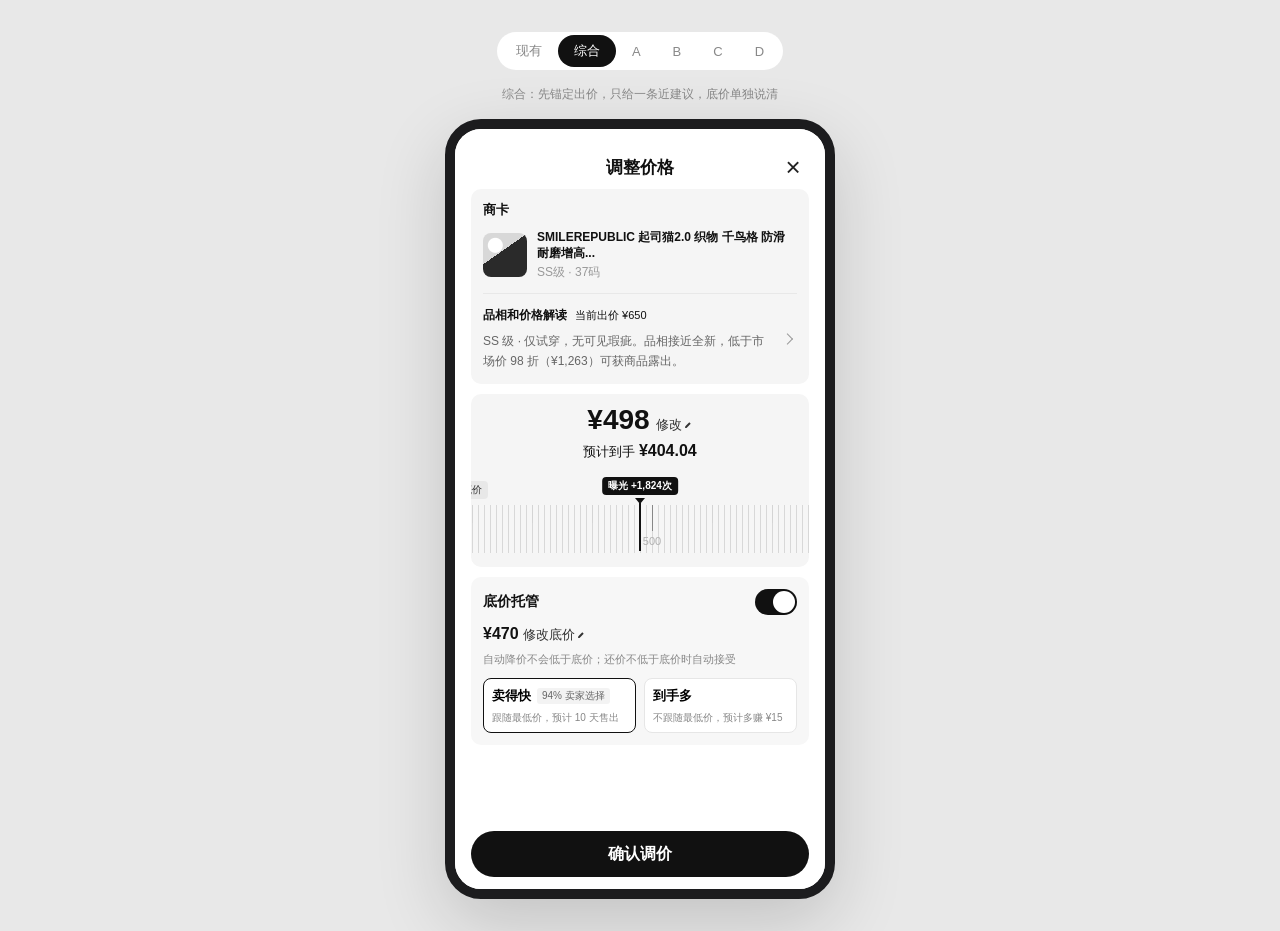
==== index.html @ 3e3ddad3 "Add price adjustment demo as a standalone page. Co-authored-by: Cursor <cursoragent@cursor.com>" ====
<!DOCTYPE html>
<html lang="zh-CN">
<head>
  <meta charset="UTF-8" />
  <meta name="viewport" content="width=device-width, initial-scale=1, maximum-scale=1" />
  <title>调整价格</title>
  <meta http-equiv="Cache-Control" content="no-store" />
  <link rel="stylesheet" href="styles.css?v=20260908k" />
</head>
<body>
  <div class="page">
    <main class="stage">
      <div class="mode-bar" role="tablist">
        <button class="mode-btn" data-mode="current" type="button">现有</button>
        <button class="mode-btn is-on" data-mode="all" type="button">综合</button>
        <button class="mode-btn" data-mode="a" type="button">A</button>
        <button class="mode-btn" data-mode="b" type="button">B</button>
        <button class="mode-btn" data-mode="c" type="button">C</button>
        <button class="mode-btn" data-mode="d" type="button">D</button>
      </div>
      <p class="mode-cap" id="mode-cap">综合：先锚定出价，只给一条近建议，底价单独说清</p>

      <div class="phone">
        <!-- 现有 -->
        <section class="sheet" id="screen-current" hidden>
          <header class="nav">
            <h1>调整价格</h1>
            <button class="nav-x" type="button" aria-label="关闭">×</button>
          </header>
          <div class="goods">
            <div class="goods-pic" aria-hidden="true"></div>
            <div>
              <p class="goods-name">SMILEREPUBLIC 起司猫2.0 织物 千鸟格 防滑耐磨增高...</p>
              <p class="goods-spec">37码 SS级</p>
            </div>
          </div>
          <div class="refs">
            <div class="ref"><strong>¥778</strong><span>全新市场价</span></div>
            <div class="ref"><strong>¥650</strong><span>在售最低价</span></div>
            <div class="ref"><strong>¥496</strong><span>近90天成交均价</span></div>
          </div>
          <p class="sec">我的出价</p>
          <div class="chip-row chip-static">
            <div>建议出价 <b>¥498</b>，可在首页【卖家直降】频道露出</div>
            <span class="chip-use">立即使用</span>
          </div>
          <div class="hero"><div class="hero-row"><span class="hero-yen">¥570</span><span class="hero-edit">修改</span></div></div>
          <div class="ruler-static">
            <div class="ruler-static-track"><i class="needle"></i></div>
            <div class="ruler-static-labels"><span>500</span><span>550</span><span>600</span><span>650</span></div>
          </div>
          <p class="payout">预计到手 <b>¥462.45</b> <span class="link">明细</span></p>
          <div class="trust trust-on">
            <div class="trust-top"><p>底价托管</p><div class="switch is-on"></div></div>
            <p class="floor-line"><b>¥513</b> 修改底价</p>
            <p class="trust-desc">自动处理还价&amp;跟随行情调价，出售速度提升50%</p>
            <div class="plans">
              <div class="plan is-on"><h3>卖得快</h3><span class="plan-tag">94% 卖家选择</span><small>自动跟最低价，预计 10 天售出</small></div>
              <div class="plan"><h3>到手多</h3><small>合理涨跌，预计多卖 ¥15</small></div>
            </div>
          </div>
          <div class="sheet-foot"><button class="cta" type="button">确认调价</button></div>
        </section>

        <!-- 综合 -->
        <section class="sheet" id="screen-all">
          <header class="nav">
            <h1>调整价格</h1>
            <button class="nav-x" type="button" aria-label="关闭">×</button>
          </header>
          <div class="mod">
            <p class="mod-title">商卡</p>
            <div class="goods">
              <div class="goods-pic" aria-hidden="true"></div>
              <div class="goods-main">
                <p class="goods-name">SMILEREPUBLIC 起司猫2.0 织物 千鸟格 防滑耐磨增高...</p>
                <p class="goods-spec">SS级 · 37码</p>
              </div>
            </div>
            <div class="mod-line">
              <div class="mod-line-body">
                <div class="mod-line-hd">
                  <strong>品相和价格解读</strong>
                  <span class="mod-title-sub">当前出价 ¥650</span>
                </div>
                <p>SS 级 · 仅试穿，无可见瑕疵。品相接近全新，低于市场价 98 折（¥1,263）可获商品露出。</p>
              </div>
              <button class="more-ico" type="button" data-open="ref" aria-label="更多"></button>
            </div>
          </div>

          <div class="mod">
            <div class="hero">
              <div class="hero-row">
                <span class="hero-yen">¥<span data-price>498</span></span>
                <button class="hero-edit" type="button">修改</button>
              </div>
              <p class="hero-take">预计到手 <b data-payout>¥404.04</b></p>
            </div>
            <div class="roller" id="roller-all" tabindex="0">
              <div class="needle"><span class="needle-tag" id="expo-tag">曝光 +1,824次</span></div>
              <div class="roller-strip"></div>
            </div>
          </div>

          <div class="mod trust" id="trust-all">
            <div class="trust-top">
              <p>底价托管</p>
              <button class="switch is-on" id="trust-all-switch" type="button" aria-pressed="true"></button>
            </div>
            <p class="trust-desc" id="trust-all-off" hidden>开启后自动降价并接受还价，都不会低于底价</p>
            <div id="trust-all-body">
              <p class="floor-line">
                <b>¥<span id="floor-all-num">470</span></b>
                <button class="text-btn" id="edit-floor-all" type="button">修改底价</button>
              </p>
              <p class="trust-desc">自动降价不会低于底价；还价不低于底价时自动接受</p>
              <div class="plans">
                <button class="plan is-on" data-plan="fast" type="button">
                  <h3>卖得快</h3>
                  <span class="plan-tag">94% 卖家选择</span>
                  <small>跟随最低价，预计 10 天售出</small>
                </button>
                <button class="plan" data-plan="more" type="button">
                  <h3>到手多</h3>
                  <small>不跟随最低价，预计多赚 ¥15</small>
                </button>
              </div>
              <p class="flash" id="flash-all" hidden>已到卖家直降价，可进入直降频道</p>
            </div>
          </div>
          <div class="sheet-foot"><button class="cta" type="button">确认调价</button></div>
        </section>

        <div class="layer" id="cond-layer" hidden>
          <button class="layer-mask" id="cond-mask" type="button" aria-label="关闭"></button>
          <div class="layer-sheet">
            <i class="layer-handle"></i>
            <p class="layer-title">品相解读</p>
            <div class="ref-list">
              <div class="ref-list-item"><span>成色</span><strong>SS 级</strong></div>
              <div class="ref-list-item"><span>鉴定</span><strong>鞋面有使用痕迹</strong></div>
              <div class="ref-list-item"><span>出价建议</span><strong>不宜按全新价</strong></div>
            </div>
          </div>
        </div>

        <div class="layer" id="ref-layer" hidden>
          <button class="layer-mask" id="ref-mask" type="button" aria-label="关闭"></button>
          <div class="layer-sheet is-ref">
            <div class="ref-head">
              <p class="layer-title">价格参考</p>
              <button class="ref-close" id="ref-close" type="button" aria-label="关闭">×</button>
            </div>
            <div class="ref-filters">
              <div class="ref-chips">
                <button type="button">全部规格</button>
                <button type="button" class="is-on">37码 SS级</button>
              </div>
              <div class="ref-chips">
                <button type="button">全部成色</button>
                <button type="button" class="is-on">SS级</button>
                <button type="button">已使用</button>
              </div>
            </div>
            <p class="ref-sec">价格行情</p>
            <div class="ref-stats">
              <div><strong>¥778</strong><span>全新市场价</span></div>
              <div><strong>¥650</strong><span>在售最低价</span></div>
              <div><strong>¥496</strong><span>近90天成交均价</span></div>
            </div>
            <div class="ref-tabs">
              <button type="button" class="is-on">在售商品 (6)</button>
              <button type="button">成交记录 (128)</button>
            </div>
            <div class="ref-sells">
              <div class="ref-sell"><span>未使用 · 37码</span><b>¥650</b><i>同成色最低</i><em>48人浏览</em></div>
              <div class="ref-sell"><span>SS级 · 37码</span><b>¥680</b><em>36人浏览</em></div>
              <div class="ref-sell"><span>SS级 · 37码</span><b>¥698</b><em>22人浏览</em></div>
              <div class="ref-sell"><span>已使用 · 37码</span><b>¥620</b><em>15人浏览</em></div>
            </div>
          </div>
        </div>

        <div class="layer" id="fee-layer" hidden>
          <button class="layer-mask" id="fee-mask" type="button" aria-label="关闭"></button>
          <div class="layer-sheet">
            <i class="layer-handle"></i>
            <div class="layer-price">
              <span>调价至</span>
              <input id="layer-input" type="number" inputmode="numeric" />
              <div class="step">
                <button id="step-up" type="button" aria-label="加"></button>
                <button id="step-down" type="button" aria-label="减"></button>
              </div>
            </div>
            <div class="layer-fees">
              <div class="take-item"><span>服务费</span><span id="layer-fee">-¥122.64</span></div>
              <div id="layer-items"></div>
              <div class="take-item take-net"><span>预计到手</span><b id="layer-pay">¥527.36</b></div>
            </div>
            <button class="cta" id="layer-ok" type="button">确认</button>
          </div>
        </div>

        <!-- A：锚定我的出价，差值表达 -->
        <section class="sheet" id="screen-a" hidden>
          <header class="nav">
            <h1>调整价格</h1>
            <button class="nav-x" type="button" aria-label="关闭">×</button>
          </header>
          <div class="goods">
            <div class="goods-pic" aria-hidden="true"></div>
            <div>
              <p class="goods-name">SMILEREPUBLIC 起司猫2.0 织物 千鸟格 防滑耐磨增高...</p>
              <p class="goods-spec">37码 SS级</p>
            </div>
          </div>
          <div class="refs">
            <div class="ref"><strong>¥778</strong><span>全新市场价</span></div>
            <div class="ref"><strong>¥650</strong><span>在售最低价</span></div>
            <div class="ref"><strong>¥496</strong><span>近90天成交均价</span></div>
          </div>
          <p class="sec">我的出价</p>
          <div class="hero">
            <div class="hero-row">
              <span class="hero-yen">¥<span data-price>650</span></span>
              <button class="hero-edit" type="button">修改</button>
            </div>
          </div>
          <div class="roller" id="roller-a" tabindex="0">
            <div class="needle"></div>
            <div class="roller-strip"></div>
          </div>
          <p class="payout">预计到手 <b data-payout>¥527.36</b></p>
          <div class="delta-list" id="delta-a"></div>
          <div class="sheet-foot"><button class="cta" type="button">确认调价</button></div>
        </section>

        <!-- B：分层收纳 -->
        <section class="sheet" id="screen-b" hidden>
          <header class="nav">
            <h1>调整价格</h1>
            <button class="nav-x" type="button" aria-label="关闭">×</button>
          </header>
          <div class="goods">
            <div class="goods-pic" aria-hidden="true"></div>
            <div>
              <p class="goods-name">SMILEREPUBLIC 起司猫2.0 织物 千鸟格 防滑耐磨增高...</p>
              <p class="goods-spec">37码 SS级</p>
            </div>
          </div>
          <p class="sec">我的出价</p>
          <div class="hero">
            <div class="hero-row">
              <span class="hero-yen">¥<span data-price>650</span></span>
              <button class="hero-edit" type="button">修改</button>
            </div>
          </div>
          <div class="roller" id="roller-b" tabindex="0">
            <div class="needle"></div>
            <div class="roller-strip"></div>
          </div>
          <p class="payout">预计到手 <b data-payout>¥527.36</b></p>
          <p class="vs" id="vs-b">与在售最低价持平</p>

          <button class="fold-btn" id="fold-ref" type="button">展开价格参考</button>
          <div class="fold" id="fold-ref-body" hidden>
            <div class="refs">
              <div class="ref"><strong>¥778</strong><span>全新市场价</span></div>
              <div class="ref"><strong>¥496</strong><span>近90天成交均价</span></div>
            </div>
            <div class="fold-note">
              建议出价 ¥498：可进入卖家直降频道。<br>
              加速建议 ¥570：按当前价九折与在售最低价综合计算。
            </div>
          </div>

          <button class="fold-btn" id="fold-floor" type="button">底价托管</button>
          <div class="fold" id="fold-floor-body" hidden>
            <p class="floor-line"><b>¥513</b>　预计到手 ¥416.20</p>
            <p class="trust-desc">底价是出价可下调的下限。平台只在底价以上自动降价，并接受不低于底价的还价。</p>
          </div>
          <div class="sheet-foot"><button class="cta" type="button">确认调价</button></div>
        </section>

        <!-- C：统一建议 -->
        <section class="sheet" id="screen-c" hidden>
          <header class="nav">
            <h1>调整价格</h1>
            <button class="nav-x" type="button" aria-label="关闭">×</button>
          </header>
          <div class="goods">
            <div class="goods-pic" aria-hidden="true"></div>
            <div>
              <p class="goods-name">SMILEREPUBLIC 起司猫2.0 织物 千鸟格 防滑耐磨增高...</p>
              <p class="goods-spec">37码 SS级</p>
            </div>
          </div>
          <div class="refs">
            <div class="ref"><strong>¥778</strong><span>全新市场价</span></div>
            <div class="ref"><strong>¥650</strong><span>在售最低价</span></div>
            <div class="ref"><strong>¥496</strong><span>近90天成交均价</span></div>
          </div>
          <p class="sec">我的出价</p>
          <div class="chip-row" id="main-c">
            <div>降至 <b>¥498</b> 可进卖家直降频道</div>
            <button class="chip-use" id="use-c" type="button">立即使用</button>
          </div>
          <button class="more-btn" id="more-c" type="button">查看其他建议</button>
          <div class="fold" id="more-c-body" hidden>
            <div class="chip-row">
              <div>降至 <b>¥570</b> 加速售出</div>
              <button class="chip-use" id="use-c-alt" type="button">使用</button>
            </div>
          </div>
          <div class="hero">
            <div class="hero-row">
              <span class="hero-yen">¥<span data-price>650</span></span>
              <button class="hero-edit" type="button">修改</button>
            </div>
          </div>
          <div class="roller" id="roller-c" tabindex="0">
            <div class="needle"></div>
            <div class="roller-strip"></div>
          </div>
          <p class="payout">预计到手 <b data-payout>¥527.36</b></p>
          <div class="sheet-foot"><button class="cta" type="button">确认调价</button></div>
        </section>

        <!-- D：底价说人话 -->
        <section class="sheet" id="screen-d" hidden>
          <header class="nav">
            <h1>调整价格</h1>
            <button class="nav-x" type="button" aria-label="关闭">×</button>
          </header>
          <div class="goods">
            <div class="goods-pic" aria-hidden="true"></div>
            <div>
              <p class="goods-name">SMILEREPUBLIC 起司猫2.0 织物 千鸟格 防滑耐磨增高...</p>
              <p class="goods-spec">37码 SS级</p>
            </div>
          </div>
          <div class="pair">
            <div>
              <span>我的出价</span>
              <strong>¥650</strong>
            </div>
            <div>
              <span>预计到手</span>
              <strong>¥527.36</strong>
            </div>
          </div>

          <div class="trust trust-on">
            <div class="trust-top">
              <p>底价托管</p>
              <div class="switch is-on"></div>
            </div>
            <p class="floor-line">
              底价 <b>¥513</b>
              <span class="floor-sub">预计到手 ¥416.20</span>
              <button class="text-btn" type="button">修改底价</button>
            </p>

            <p class="block-title">平台会做什么</p>
            <ul class="plain">
              <li>在底价之上自动降价：卖得快跟随最低价，到手多按行情合理涨跌</li>
              <li>买家还价高于底价时自动接受</li>
            </ul>

            <p class="block-title">预计效果</p>
            <div class="plans">
              <button class="plan is-on" data-plan="fast" type="button">
                <h3>卖得快</h3>
                <span class="plan-tag">94% 卖家选择</span>
                <small>跟随最低价，预计 10 天售出</small>
              </button>
              <button class="plan" data-plan="more" type="button">
                <h3>到手多</h3>
                <small>不跟随最低价，预计多赚 ¥15</small>
              </button>
            </div>
          </div>
          <div class="sheet-foot"><button class="cta" type="button">确认调价</button></div>
        </section>
      </div>
    </main>
  </div>
  <script src="app.js?v=20260908k"></script>
</body>
</html>
---- styles.css ----
:root {
  --ink: #111;
  --muted: #999;
  --sub: #666;
  --line: #eee;
  --fill: #f5f5f5;
  --tick: #d4d4d4;
  --tick-strong: #888;
  --num: "Helvetica Neue", Helvetica, Arial, -apple-system, BlinkMacSystemFont, "PingFang SC", sans-serif;
}

.ref strong,
.hero-yen,
.hero-take b,
.payout b,
.chip-row b,
.suggest-row b,
.goods-bid strong,
.bid-field strong,
.ref-stats strong,
.ref-list-item strong,
.layer-price input,
.layer-sheet .take-item span:last-child,
.layer-sheet .take-net b,
.floor-line b,
.fee b,
.take-net b,
.pair strong {
  font-family: var(--num);
  font-variant-numeric: tabular-nums;
  font-feature-settings: "tnum" 1;
  font-weight: 600;
  letter-spacing: 0;
}

* { box-sizing: border-box; }
html, body { margin: 0; min-height: 100%; }
body {
  font-family: -apple-system, BlinkMacSystemFont, "PingFang SC", "Helvetica Neue", sans-serif;
  background: #e8e8e8;
  color: var(--ink);
}

.page {
  min-height: 100vh;
  display: flex;
  align-items: center;
  justify-content: center;
  padding: 32px 16px;
}

.stage {
  display: flex;
  flex-direction: column;
  align-items: center;
  gap: 16px;
}

.mode-bar {
  display: flex;
  background: #fff;
  padding: 3px;
  border-radius: 999px;
}
.mode-btn {
  border: 0;
  background: transparent;
  padding: 7px 16px;
  border-radius: 999px;
  font-size: 13px;
  color: #888;
  cursor: pointer;
}
.mode-btn.is-on {
  background: #111;
  color: #fff;
}

.phone {
  width: 390px;
  height: 780px;
  background: #fff;
  border-radius: 36px;
  border: 10px solid #1c1c1e;
  box-shadow: 0 24px 70px rgba(0, 0, 0, 0.16);
  overflow: hidden;
  position: relative;
}

.sheet {
  height: 100%;
  background: #fff;
  display: flex;
  flex-direction: column;
  padding: 22px 16px 12px;
  overflow: auto;
}
.sheet[hidden] { display: none; }

.nav {
  display: flex;
  align-items: center;
  justify-content: center;
  position: relative;
  height: 32px;
  margin-bottom: 6px;
  flex: none;
}
.nav h1 {
  margin: 0;
  font-size: 17px;
  font-weight: 600;
}
.nav-x {
  position: absolute;
  right: 0;
  top: 50%;
  transform: translateY(-50%);
  border: 0;
  background: none;
  font-size: 26px;
  line-height: 1;
  color: #222;
  width: 32px;
  height: 32px;
}

.mod {
  background: var(--fill);
  border-radius: 10px;
  padding: 12px;
  margin-bottom: 10px;
}
.mod-title {
  margin: 0 0 10px;
  font-size: 13px;
  font-weight: 600;
}
.mod-title-sub {
  font-size: 11px;
  font-weight: 400;
  color: #111;
}
.mod-line {
  display: flex;
  align-items: center;
  gap: 8px;
  margin: 12px 0 0;
  padding-top: 12px;
  border-top: 1px solid #e8e8e8;
  font-size: 12px;
  color: #666;
  line-height: 1.65;
}
.mod-line-body { min-width: 0; flex: 1; }
.mod-line-hd {
  display: flex;
  align-items: baseline;
  gap: 8px;
  margin-bottom: 6px;
}
.mod-line-body strong,
.mod-line strong {
  color: #111;
  font-weight: 600;
}
.mod-line p { margin: 0; }
.more-ico {
  flex: none;
  width: 16px;
  height: 16px;
  border: 0;
  padding: 0;
  background: none;
  cursor: pointer;
  position: relative;
}
.more-ico::before {
  content: "";
  position: absolute;
  top: 50%;
  left: 50%;
  width: 7px;
  height: 7px;
  border-right: 1.5px solid #999;
  border-top: 1.5px solid #999;
  transform: translate(-70%, -50%) rotate(45deg);
}
.layer-title {
  margin: 8px 0 12px;
  font-size: 15px;
  font-weight: 600;
  text-align: center;
}
.layer-sheet.is-ref {
  max-height: 88%;
  overflow: auto;
  padding: 8px 16px 16px;
}
.ref-head {
  position: relative;
}
.ref-head .layer-title { margin: 4px 0 12px; }
.ref-close {
  position: absolute;
  right: 0;
  top: 0;
  border: 0;
  background: none;
  font-size: 22px;
  line-height: 1;
  color: #222;
  width: 28px;
  height: 28px;
  cursor: pointer;
}
.ref-chips {
  display: flex;
  gap: 8px;
  margin-bottom: 8px;
  overflow-x: auto;
}
.ref-chips button {
  flex: none;
  border: 1px solid #e6e6e6;
  background: #fff;
  color: #333;
  font-size: 12px;
  padding: 6px 10px;
  border-radius: 6px;
  cursor: pointer;
}
.ref-chips button.is-on {
  border-color: #111;
  color: #111;
  font-weight: 600;
}
.ref-sec {
  margin: 10px 0 8px;
  font-size: 13px;
  font-weight: 600;
}
.ref-stats {
  display: grid;
  grid-template-columns: 1fr 1fr 1fr;
  gap: 8px;
  text-align: center;
  padding: 4px 0 12px;
}
.ref-stats strong {
  display: block;
  font-size: 18px;
}
.ref-stats span {
  display: block;
  margin-top: 4px;
  font-size: 11px;
  color: #999;
}
.ref-tabs {
  display: flex;
  gap: 20px;
  border-bottom: 1px solid #eee;
}
.ref-tabs button {
  border: 0;
  background: none;
  padding: 8px 0;
  font-size: 13px;
  color: #999;
  cursor: pointer;
}
.ref-tabs button.is-on {
  color: #111;
  font-weight: 600;
  box-shadow: inset 0 -2px 0 #111;
}
.ref-sell {
  display: grid;
  grid-template-columns: 1fr auto;
  grid-template-rows: auto auto;
  padding: 10px 0;
  border-bottom: 1px solid #f0f0f0;
  font-size: 12px;
  color: #666;
}
.ref-sell span { grid-column: 1; }
.ref-sell b {
  grid-column: 2;
  grid-row: 1;
  font-size: 14px;
  color: #111;
  text-align: right;
}
.ref-sell i {
  grid-column: 2;
  font-style: normal;
  font-size: 10px;
  color: #999;
  text-align: right;
}
.ref-sell em {
  grid-column: 1;
  font-style: normal;
  font-size: 11px;
  color: #bbb;
}
.ref-list-item {
  display: flex;
  align-items: baseline;
  justify-content: space-between;
  padding: 12px 0;
  border-bottom: 1px solid #eee;
  font-size: 13px;
  color: #666;
}
.ref-list-item:last-child { border-bottom: 0; }
.ref-list-item strong {
  font-size: 16px;
  color: #111;
}
.mod .goods {
  padding: 0;
  border: 0;
}
.mod .hero { padding: 0; }
.mod .roller { margin: 8px -12px 0; }
.mod.trust { margin-top: 0; }

.goods {
  display: flex;
  gap: 10px;
  align-items: center;
  padding: 4px 0 12px;
}
.goods-pic {
  width: 44px;
  height: 44px;
  border-radius: 8px;
  background:
    radial-gradient(circle at 28% 28%, #fff 0 7px, transparent 8px),
    linear-gradient(145deg, #d8d8d8 0 42%, #2a2a2a 42%);
  flex: none;
}
.goods-name {
  margin: 0;
  font-size: 12px;
  font-weight: 600;
  line-height: 1.35;
}
.goods-main {
  flex: 1;
  min-width: 0;
}
.goods-spec {
  margin: 3px 0 0;
  font-size: 12px;
  color: var(--muted);
}
.goods-bid {
  flex: none;
  text-align: right;
}
.goods-bid span {
  display: block;
  font-size: 11px;
  color: #999;
}
.goods-bid strong {
  display: block;
  margin-top: 2px;
  font-size: 16px;
  color: #111;
}

.sec {
  margin: 14px 0 8px;
  font-size: 13px;
  font-weight: 600;
}
.bid-field {
  display: flex;
  align-items: baseline;
  justify-content: space-between;
  margin: 2px 0 12px;
  padding: 10px 0;
  border-bottom: 1px solid var(--line);
  font-size: 13px;
  color: #666;
}
.bid-field strong {
  font-size: 16px;
  color: #111;
}

.refs {
  display: grid;
  grid-template-columns: 1fr 1fr 1fr;
  gap: 8px;
  margin-bottom: 12px;
}
.ref {
  background: var(--fill);
  border-radius: 8px;
  padding: 8px 4px 8px;
  text-align: center;
}
.ref strong {
  display: block;
  font-size: 16px;
}
.ref span {
  display: block;
  margin-top: 3px;
  font-size: 10px;
  color: #999;
}

.chip-row {
  display: flex;
  align-items: center;
  gap: 8px;
  background: var(--fill);
  border-radius: 8px;
  padding: 8px 10px;
  font-size: 12px;
  line-height: 1.4;
  color: #333;
}
.chip-row b { font-weight: 600; }
.chip-static { cursor: default; }
.chip-use {
  flex: none;
  border: 0;
  background: #111;
  color: #fff;
  font-size: 11px;
  padding: 5px 8px;
  border-radius: 4px;
  cursor: pointer;
}

.hero { text-align: center; padding: 4px 0; }
.hero-take {
  margin: 8px 0 0;
  font-size: 13px;
  font-weight: 400;
  color: #111;
}
.hero-take b {
  font-size: 16px;
  font-weight: 600;
  color: #111;
}
.hero-desc {
  margin: 10px 0 0;
  padding: 8px 10px;
  background: var(--fill);
  border-radius: 8px;
  font-size: 12px;
  color: #333;
  line-height: 1.5;
  text-align: left;
}
.hero-desc span {
  display: block;
}
.hero-desc span + span {
  margin-top: 6px;
}

.suggest-row {
  display: flex;
  align-items: center;
  justify-content: space-between;
  gap: 8px;
  margin-top: 10px;
  padding: 8px 10px;
  background: var(--fill);
  border-radius: 8px;
  font-size: 12px;
  color: #333;
  line-height: 1.45;
}
.suggest-row > span {
  min-width: 0;
}
.rank {
  margin: 8px 0 0;
  display: inline-block;
  font-size: 12px;
  font-weight: 600;
  padding: 3px 8px;
  border-radius: 4px;
  background: #111;
  color: #fff;
}
.rank.is-mid {
  background: #f0f0f0;
  color: #666;
  font-weight: 400;
}
.ref.is-hit {
  outline: 1px solid #111;
}
.hero-row {
  display: flex;
  align-items: baseline;
  justify-content: center;
  gap: 6px;
}
.hero-yen {
  font-size: 28px;
  line-height: 1;
}
.hero-edit,
.text-btn {
  border: 0;
  background: none;
  color: #333;
  font-size: 13px;
  padding: 0;
  cursor: pointer;
}
.hero-edit::after,
.text-btn::after {
  content: "";
  display: inline-block;
  width: 9px;
  height: 9px;
  margin-left: 2px;
  vertical-align: 0;
  background: currentColor;
  -webkit-mask: url("data:image/svg+xml;utf8,<svg xmlns='http://www.w3.org/2000/svg' viewBox='0 0 24 24'><path fill='black' d='M3 17.25V21h3.75L17.81 9.94l-3.75-3.75L3 17.25zm17.71-10.04a1 1 0 0 0 0-1.41l-2.51-2.51a1 1 0 0 0-1.41 0l-1.83 1.83 3.75 3.75 2-1.66z'/></svg>") center / contain no-repeat;
  mask: url("data:image/svg+xml;utf8,<svg xmlns='http://www.w3.org/2000/svg' viewBox='0 0 24 24'><path fill='black' d='M3 17.25V21h3.75L17.81 9.94l-3.75-3.75L3 17.25zm17.71-10.04a1 1 0 0 0-1.41l-2.51-2.51a1 1 0 0 0-1.41 0l-1.83 1.83 3.75 3.75 2-1.66z'/></svg>") center / contain no-repeat;
}

.ruler-static { padding: 8px 0 4px; }
.ruler-static-track {
  height: 40px;
  border-radius: 4px;
  background: repeating-linear-gradient(90deg, #cfcfcf 0 2px, #f3f3f3 2px 8px);
  position: relative;
  overflow: hidden;
}
.ruler-static-track .needle { left: 38%; }
.ruler-static-labels {
  display: flex;
  justify-content: space-between;
  padding: 6px 10px 0;
  font-size: 11px;
  color: #bbb;
}

.roller {
  position: relative;
  height: 86px;
  margin: 8px -16px 0;
  overflow: hidden;
  touch-action: none;
  cursor: grab;
  user-select: none;
}
.roller:active { cursor: grabbing; }
.roller-strip {
  position: absolute;
  top: 36px;
  height: 48px;
  will-change: transform;
  background: repeating-linear-gradient(90deg, #d8d8d8 0 1px, #f6f6f6 1px 6px);
}
.tick {
  position: absolute;
  top: 0;
  width: 1px;
  background: var(--tick);
}
.tick.is-10 { height: 18px; }
.tick.is-50 { height: 26px; background: var(--tick-strong); }
.tick-label {
  position: absolute;
  top: 30px;
  transform: translateX(-50%);
  font-size: 11px;
  color: #b0b0b0;
}
.anchor {
  position: absolute;
  top: -24px;
  transform: translateX(-50%);
  border: 0;
  background: #f0f0f0;
  color: #666;
  font-size: 10px;
  padding: 3px 6px;
  border-radius: 4px;
  white-space: nowrap;
  cursor: pointer;
  line-height: 1.2;
  z-index: 4;
}
.anchor.is-on {
  background: #111;
  color: #fff;
}
.anchor.is-current:not(.is-on) {
  background: #111;
  color: #fff;
}
.anchor.is-suggest {
  background: #111;
  color: #fff;
}
.anchor.is-floor {
  background: #e8e8e8;
  color: #333;
}
.suggest-pin {
  position: absolute;
  left: 12px;
  top: 6px;
  z-index: 6;
  display: flex;
  align-items: center;
  gap: 6px;
  background: #f3f3f3;
  padding: 4px 5px 4px 8px;
  border-radius: 6px;
  font-size: 11px;
  color: #333;
  white-space: nowrap;
}

.needle {
  position: absolute;
  top: 34px;
  bottom: 4px;
  left: 50%;
  width: 2px;
  background: #111;
  transform: translateX(-1px);
  z-index: 5;
  pointer-events: none;
}
.needle::before {
  content: "";
  position: absolute;
  top: -5px;
  left: 50%;
  transform: translateX(-50%);
  border-left: 5px solid transparent;
  border-right: 5px solid transparent;
  border-top: 6px solid #111;
}
.needle-tag {
  position: absolute;
  left: 50%;
  top: -26px;
  transform: translateX(-50%);
  background: #111;
  color: #fff;
  font-size: 10px;
  font-weight: 600;
  padding: 3px 6px;
  border-radius: 4px;
  white-space: nowrap;
  line-height: 1.2;
}

.roller-note {
  margin: 6px 0 0;
  text-align: center;
  font-size: 11px;
  color: #999;
}

.payout {
  text-align: center;
  margin: 8px 0 0;
  font-size: 13px;
  color: #666;
}
.payout b { color: #111; font-weight: 600; }

.take {
  margin: 10px 0 0;
  padding: 4px 2px 0;
}
.take-row {
  display: flex;
  align-items: center;
  justify-content: space-between;
  width: 100%;
  border: 0;
  background: none;
  padding: 8px 0;
  font-size: 13px;
  color: #333;
  cursor: pointer;
}
.take-net { cursor: default; }
.take-net b { font-size: 15px; }
.take-val {
  display: flex;
  align-items: center;
  gap: 4px;
  color: #111;
}
.chev {
  display: inline-block;
  width: 6px;
  height: 6px;
  border-right: 1.5px solid #999;
  border-bottom: 1.5px solid #999;
  transform: rotate(45deg);
  margin-top: -3px;
}
.take.is-open .chev { transform: rotate(-135deg); margin-top: 2px; }
.take-items {
  padding: 0 0 6px 0;
  font-size: 12px;
  color: #888;
}
.take-item {
  display: flex;
  justify-content: space-between;
  padding: 5px 0;
}

.layer {
  position: absolute;
  inset: 0;
  z-index: 20;
}
.layer-mask {
  position: absolute;
  inset: 0;
  border: 0;
  background: rgba(0, 0, 0, 0.4);
}
.layer-sheet {
  position: absolute;
  left: 0;
  right: 0;
  bottom: 0;
  background: #fff;
  border-radius: 16px 16px 0 0;
  padding: 8px 20px 24px;
}
.layer-handle {
  display: block;
  width: 36px;
  height: 4px;
  margin: 2px auto 10px;
  background: #ddd;
  border-radius: 2px;
}
.layer-price {
  display: flex;
  align-items: center;
  gap: 10px;
  padding: 4px 0 14px;
  border-bottom: 1px solid #eee;
}
.layer-price > span {
  font-size: 13px;
  color: #333;
  flex: none;
}
.layer-price input {
  flex: 1;
  min-width: 0;
  border: 0;
  font-size: 28px;
  padding: 0;
  outline: none;
  background: none;
  -moz-appearance: textfield;
}
.layer-price input::-webkit-outer-spin-button,
.layer-price input::-webkit-inner-spin-button {
  -webkit-appearance: none;
}
.step {
  display: flex;
  flex-direction: column;
  width: 16px;
  flex: none;
}
.step button {
  height: 14px;
  border: 0;
  background: none;
  padding: 0;
  position: relative;
  cursor: pointer;
}
.step button::before {
  content: "";
  position: absolute;
  left: 50%;
  top: 50%;
  width: 5px;
  height: 5px;
  border-left: 1.2px solid #111;
  border-top: 1.2px solid #111;
}
#step-up::before { transform: translate(-50%, -25%) rotate(45deg); }
#step-down::before { transform: translate(-50%, -75%) rotate(-135deg); }
.layer-fees { padding-top: 6px; }
.layer-sheet .take-item {
  display: flex;
  justify-content: space-between;
  padding: 7px 0;
  font-size: 13px;
  color: #888;
}
.layer-sheet .take-net {
  margin-top: 4px;
  color: #111;
  font-size: 15px;
  font-weight: 600;
}
#layer-items { padding: 0 0 0 12px; }
#layer-items .take-item { padding: 5px 0; font-size: 12px; }
.layer-sheet .cta { margin-top: 18px; }
.link {
  border: 0;
  background: none;
  color: #333;
  font-size: 12px;
  padding: 0;
  margin-left: 4px;
  cursor: pointer;
}

.fee {
  margin-top: 8px;
  background: var(--fill);
  border-radius: 8px;
  padding: 10px 12px;
  font-size: 12px;
  color: #666;
  line-height: 1.7;
}
.fee b { color: #111; font-weight: 600; }

.trust {
  margin-top: 12px;
  padding: 12px;
  border-radius: 10px;
  background: #f7f7f7;
}
.trust-top {
  display: flex;
  align-items: center;
  justify-content: space-between;
  gap: 12px;
}
.trust-top p {
  margin: 0;
  font-size: 14px;
  font-weight: 600;
}
.trust-desc {
  margin: 8px 0 0;
  font-size: 11px;
  color: #888;
  line-height: 1.45;
}
.floor-line {
  margin: 10px 0 0;
  font-size: 15px;
}
.floor-line b { font-size: 16px; }
.flash {
  margin: 8px 0 0;
  font-size: 11px;
  color: #333;
  background: #ececec;
  border-radius: 6px;
  padding: 8px 10px;
  line-height: 1.45;
}

.plans {
  display: grid;
  grid-template-columns: 1fr 1fr;
  gap: 8px;
  margin-top: 10px;
}
.plan {
  display: flex;
  flex-wrap: wrap;
  align-items: center;
  gap: 4px 6px;
  text-align: left;
  background: #fff;
  border: 1px solid #e6e6e6;
  border-radius: 8px;
  padding: 8px;
  cursor: pointer;
}
.plan.is-on { border-color: #111; }
.plan h3 {
  margin: 0;
  font-size: 13px;
}
.plan-tag {
  display: inline-block;
  font-size: 10px;
  color: #666;
  background: #f3f3f3;
  padding: 1px 5px;
  border-radius: 3px;
}
.plan small {
  flex: 1 0 100%;
  margin: 2px 0 0;
  color: #888;
  font-size: 10px;
  line-height: 1.3;
  white-space: nowrap;
}

.switch {
  width: 42px;
  height: 26px;
  border: 0;
  border-radius: 999px;
  background: #d8d8d8;
  position: relative;
  flex: none;
  cursor: pointer;
  padding: 0;
}
.switch::after {
  content: "";
  position: absolute;
  top: 2px;
  left: 2px;
  width: 22px;
  height: 22px;
  background: #fff;
  border-radius: 50%;
  box-shadow: 0 1px 2px rgba(0, 0, 0, 0.12);
  transition: left 0.18s ease;
}
.switch.is-on { background: #111; }
.switch.is-on::after { left: 18px; }

.sheet-foot {
  margin-top: auto;
  padding-top: 12px;
  flex: none;
}
.cta {
  width: 100%;
  border: 0;
  background: #111;
  color: #fff;
  height: 46px;
  border-radius: 23px;
  font-size: 16px;
  font-weight: 600;
  cursor: pointer;
}

.mode-cap {
  margin: 0;
  font-size: 12px;
  color: #888;
}

.delta-list {
  display: grid;
  gap: 8px;
  margin-top: 12px;
}
.delta {
  display: flex;
  align-items: center;
  justify-content: space-between;
  gap: 8px;
  background: var(--fill);
  border-radius: 8px;
  padding: 10px 12px;
  border: 0;
  width: 100%;
  text-align: left;
  cursor: pointer;
  font-size: 13px;
  color: #111;
}
.delta small {
  display: block;
  margin-top: 3px;
  color: #888;
  font-size: 11px;
}
.delta-use {
  flex: none;
  font-size: 11px;
  color: #111;
}

.vs {
  text-align: center;
  margin: 6px 0 0;
  font-size: 12px;
  color: #888;
}

.fold-btn,
.more-btn {
  display: block;
  width: 100%;
  margin-top: 12px;
  border: 0;
  background: var(--fill);
  border-radius: 8px;
  padding: 10px 12px;
  text-align: left;
  font-size: 13px;
  color: #111;
  cursor: pointer;
}
.more-btn {
  background: none;
  padding: 8px 2px 0;
  color: #666;
  font-size: 12px;
}
.fold {
  margin-top: 8px;
  padding: 10px 12px;
  background: var(--fill);
  border-radius: 8px;
}
.fold-note {
  font-size: 12px;
  color: #666;
  line-height: 1.55;
}

.pair {
  display: grid;
  grid-template-columns: 1fr 1fr;
  gap: 8px;
  margin: 4px 0 12px;
}
.pair div {
  background: var(--fill);
  border-radius: 8px;
  padding: 10px 12px;
}
.pair span {
  display: block;
  font-size: 11px;
  color: #999;
}
.pair strong {
  display: block;
  margin-top: 4px;
  font-size: 16px;
}

.block-title {
  margin: 14px 0 6px;
  font-size: 13px;
  font-weight: 600;
}
.plain {
  margin: 0;
  padding-left: 18px;
  font-size: 12px;
  color: #666;
  line-height: 1.6;
}
.floor-sub {
  margin-left: 6px;
  font-size: 12px;
  color: #888;
  font-weight: 400;
}

@media (max-width: 900px) {
  .phone { width: min(390px, 100%); }
}
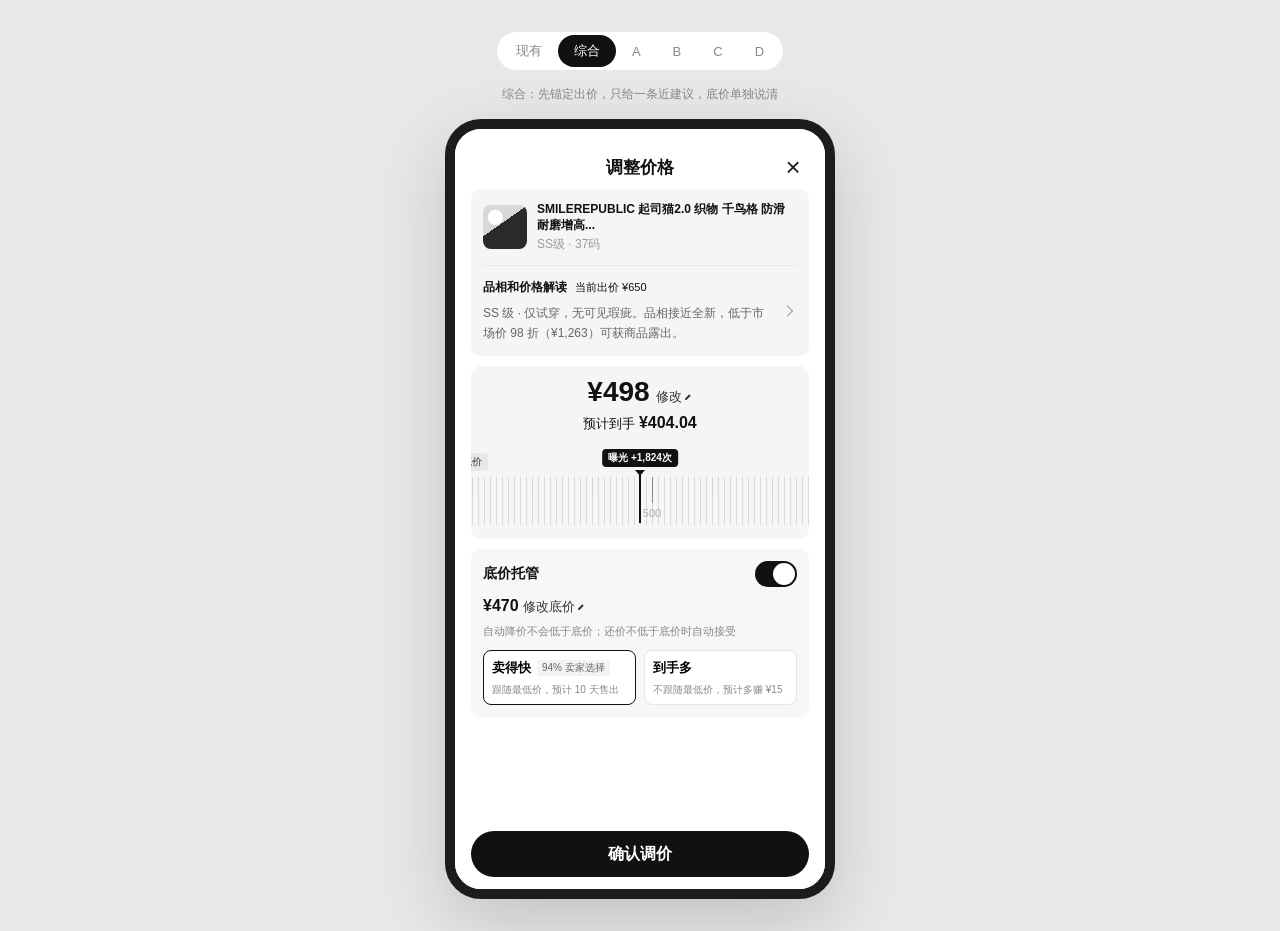
==== commit b02d5c49: "Remove the 商卡 heading from the product card. Co-authored-by: Cursor <cursoragent@cursor.com>" ====
--- a/index.html
+++ b/index.html
@@ -69,7 +69,6 @@
             <button class="nav-x" type="button" aria-label="关闭">×</button>
           </header>
           <div class="mod">
-            <p class="mod-title">商卡</p>
             <div class="goods">
               <div class="goods-pic" aria-hidden="true"></div>
               <div class="goods-main">
